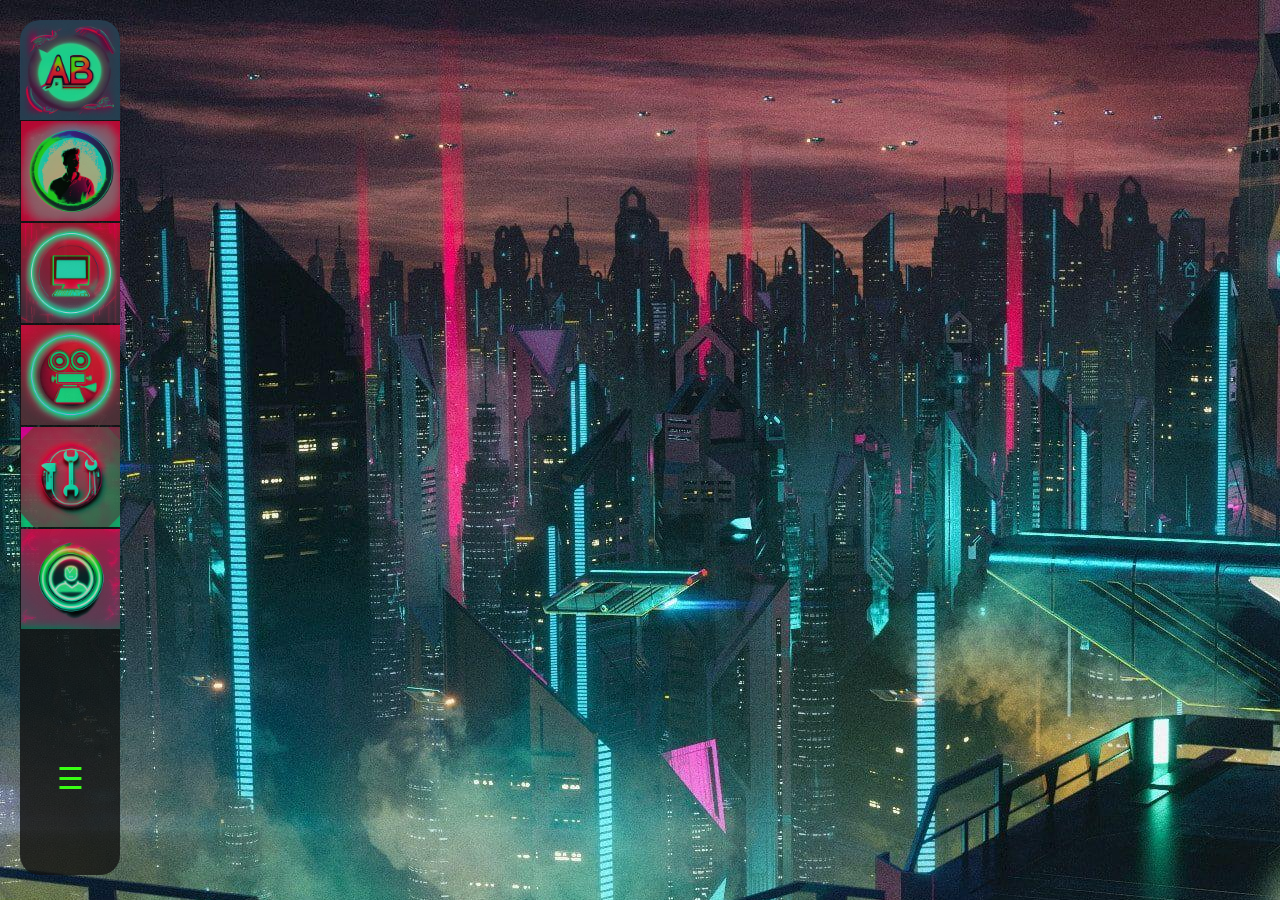
==== index.html @ bd3c896e "Nav changes" ====
<!DOCTYPE html>
<html>
<head>
<meta name="viewport" content="width=device-width, initial-scale=1">
<link rel="stylesheet" href="css/style.css">
<script type="text/javascript" src="js/scripts.js"></script>
</head>
<body>

<!-- Sidenav Starts Here -->
<div id="mySidenav" class="sidenav">

	<!-- Sidenav Logo -->
	<div id="header-box">
  		<img src="images/logo-2.jpg" id="header-logo" alt="Header Logo">
  	</div>
	
	<!-- Sidenav Links -->
  	<div id="navigation-links">
		<div class="button-container">
			<a href="#"><img src="images/about-logo.jpg" id="nav-image" alt="About Logo">
				<div class="overlay">
					<div class="text">ABOUT</div>
				</div>
			</a>
		</div>
		<div class="button-container">
			<a href="#"><img src="images/webdesign-icon.jpg" id="nav-image" alt="webdesign Logo">
				<div class="overlay">
					<div class="text">WEB DESIGN</div>
				</div>
			</a>
		</div>
		<div class="button-container">
			<a href="#"><img src="images/videography-icon.jpg" id="nav-image" alt="videography Logo">
				<div class="overlay">
					<div class="text">VIDEOGRAPHY</div>
				</div>
			</a>
		</div>
		<div class="button-container">
			<a href="#"><img src="images/carpentry-icon.jpg" id="nav-image" alt="carpentry Logo">
				<div class="overlay">
					<div class="text">CARPENTRY</div>
				</div>
			</a>
		</div>
		<div class="button-container">
			<a href="#"><img src="images/contacts-icon.jpg" id="nav-image" alt="Contacts Logo">
				<div class="overlay">
					<div class="text">CONTACT ME</div>
				</div>	
			</a>
		</div>
	</div>
	
	<!-- Sidenav Open / Close -->
	<div id="bottom-navigation">
  		<span id="openButton" style="font-size:30px;cursor:pointer;color:#39ff14;display:block;" onclick="openNav()">&#9776;</span>
  		<span id="closeButton" style="font-size:30px;cursor:pointer;color:#39ff14;display:none;" onclick="closeNav()">&#9776;</span>
  	</div>
</div>

</body>
</html>
---- css/style.css ----
body {
  font-family: "Lato", sans-serif;
  background-image: url('../images/background.jpg');
  background-repeat: no-repeat;
  width: 100%;
}
#header-logo {
  width: 100%;
  opacity: .8;
   display: block;
	height: auto;
}

#navigation-links {
	height: 75%;
	width: 100%;
}

#bottom-navigation {
	text-align: center;
	height: 10%;
}



.sidenav {
  height: 95%;
  width: 100px;
  position: fixed;
  z-index: 1;
  top: 0;
  left: 0;
  background-color: rgba(17, 17, 17, .8);
  overflow: hidden;
  transition: 0.5s;
  margin: 20px;
  border-radius: 20px;
}

.sidenav a {
  text-decoration: none;
  font-size: 14px;
  color: white;
  display: block;
  transition: 0.3s;
}

.sidenav a:hover {
  color: #80eb09;
}

.sidenav .closebtn {
  position: absolute;
  top: 0;
  right: 25px;
  font-size: 36px;
  margin-left: 50px;
}

/** Image Overlay **/

.button-container {
  position: relative;
  width: 100%;
  padding: 1px;
}

#nav-image {
  display: block;
  width: 100%;
  height: auto;
  opacity: .8;
}

.overlay {
  position: absolute;
  top: 0;
  bottom: 0;
  left: 0;
  right: 0;
  height: 100%;
  width: 100%;
  opacity: 0;
  transition: .5s ease;
  background-color: rgba(17, 17, 17, 1);
}

.button-container:hover .overlay {
  opacity: .8;
}

.text {
  color: white;
  font-size: 20px;
  position: absolute;
  top: 50%;
  left: 50%;
  -webkit-transform: translate(-50%, -50%);
  -ms-transform: translate(-50%, -50%);
  transform: translate(-50%, -50%);
  text-align: center;
}

@media screen and (max-height: 450px) {
  .sidenav {padding-top: 15px;}
  .sidenav a {font-size: 18px;}
}
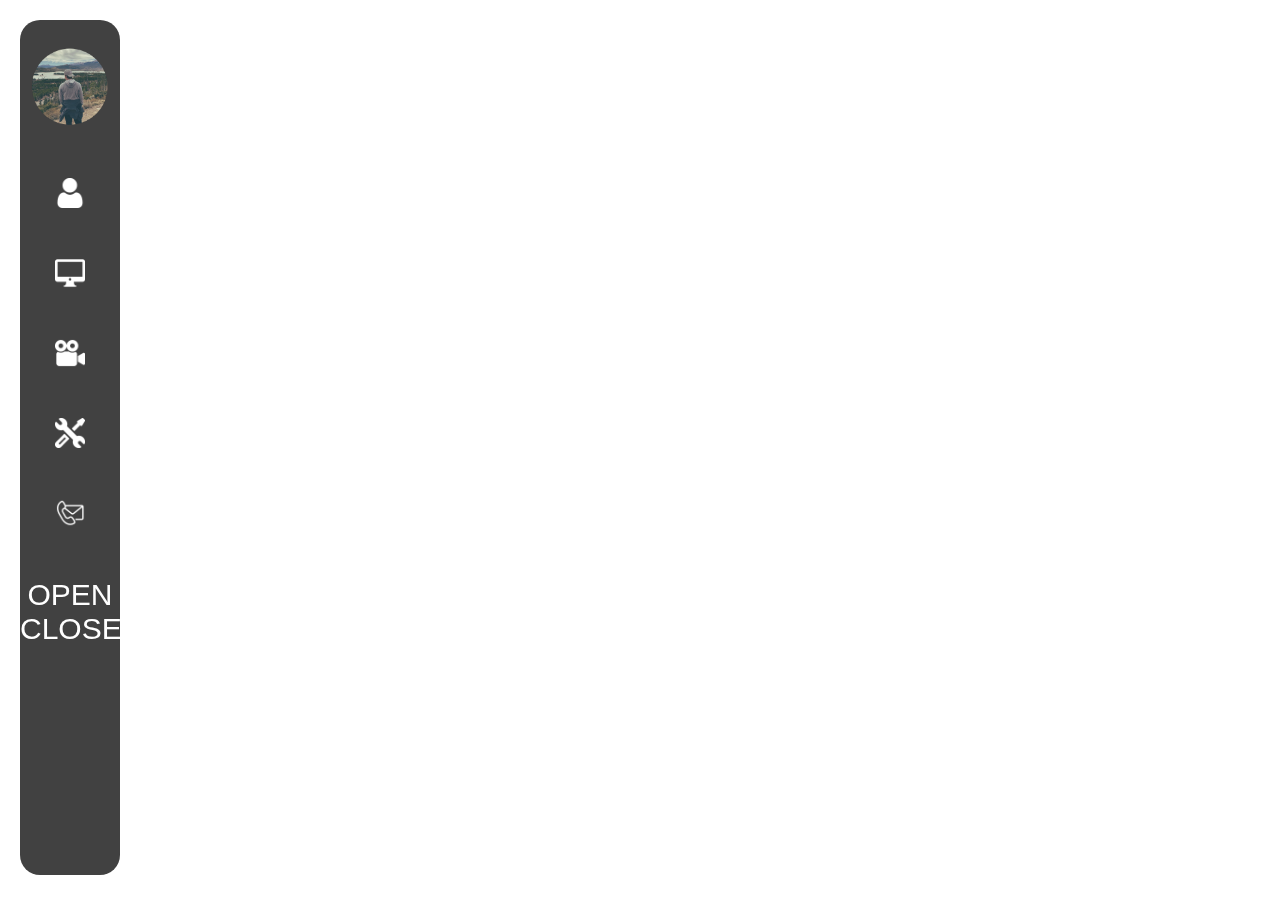
==== commit 9d3779a2: "almost finished the nav" ====
--- a/index.html
+++ b/index.html
@@ -12,41 +12,41 @@
 
 	<!-- Sidenav Logo -->
 	<div id="header-box">
-  		<img src="images/logo-2.jpg" id="header-logo" alt="Header Logo">
+  		<img src="images/image_logo.png" id="header-logo" alt="Header Logo">
   	</div>
 	
 	<!-- Sidenav Links -->
   	<div id="navigation-links">
 		<div class="button-container">
-			<a href="#"><img src="images/about-logo.jpg" id="nav-image" alt="About Logo">
+			<a href="#"><img src="images/about-logo.png" class="nav-image" alt="About Logo">
 				<div class="overlay">
-					<div class="text">ABOUT</div>
+					<div class="text">ABOUT ME</div>
 				</div>
 			</a>
 		</div>
 		<div class="button-container">
-			<a href="#"><img src="images/webdesign-icon.jpg" id="nav-image" alt="webdesign Logo">
+			<a href="#"><img src="images/computer-logo.png" class="nav-image" alt="webdesign Logo">
 				<div class="overlay">
 					<div class="text">WEB DESIGN</div>
 				</div>
 			</a>
 		</div>
 		<div class="button-container">
-			<a href="#"><img src="images/videography-icon.jpg" id="nav-image" alt="videography Logo">
+			<a href="#"><img src="images/camera-logo.png" class="nav-image" alt="videography Logo">
 				<div class="overlay">
-					<div class="text">VIDEOGRAPHY</div>
+					<div class="text">FREESOL FILMS</div>
 				</div>
 			</a>
 		</div>
 		<div class="button-container">
-			<a href="#"><img src="images/carpentry-icon.jpg" id="nav-image" alt="carpentry Logo">
+			<a href="#"><img src="images/tools-logo.png" class="nav-image" alt="carpentry Logo">
 				<div class="overlay">
-					<div class="text">CARPENTRY</div>
+					<div class="text">BERQUAM FAMILY CARPENTRY</div>
 				</div>
 			</a>
 		</div>
 		<div class="button-container">
-			<a href="#"><img src="images/contacts-icon.jpg" id="nav-image" alt="Contacts Logo">
+			<a href="#"><img src="images/contact-logo.png" class="nav-image" alt="Contacts Logo">
 				<div class="overlay">
 					<div class="text">CONTACT ME</div>
 				</div>	
@@ -56,8 +56,8 @@
 	
 	<!-- Sidenav Open / Close -->
 	<div id="bottom-navigation">
-  		<span id="openButton" style="font-size:30px;cursor:pointer;color:#39ff14;display:block;" onclick="openNav()">&#9776;</span>
-  		<span id="closeButton" style="font-size:30px;cursor:pointer;color:#39ff14;display:none;" onclick="closeNav()">&#9776;</span>
+  		<span id="openButton" style="font-size:30px;cursor:pointer;color:white;display:block;" onclick="openNav();">OPEN</span>
+  		<span id="closeButton" style="font-size:30px;cursor:pointer;color:white;display:block;" onclick="closeNav();">CLOSE</span>
   	</div>
 </div>
 
--- a/css/style.css
+++ b/css/style.css
@@ -5,20 +5,20 @@
   width: 100%;
 }
 #header-logo {
-  width: 100%;
-  opacity: .8;
-   display: block;
-	height: auto;
+	display: block;
+	margin-left: auto;
+	margin-right: auto;
+	width: 80%;
+	padding: 25px 0px;
 }
 
 #navigation-links {
-	height: 75%;
 	width: 100%;
 }
 
 #bottom-navigation {
 	text-align: center;
-	height: 10%;
+	padding-top: 25px;
 }
 
 
@@ -62,14 +62,15 @@
 .button-container {
   position: relative;
   width: 100%;
-  padding: 1px;
+  padding-top: 25px;
+  padding-bottom: 25px;
 }
 
-#nav-image {
+.nav-image {
   display: block;
-  width: 100%;
-  height: auto;
-  opacity: .8;
+  margin-left: auto;
+  margin-right: auto;
+  width: 30%;
 }
 
 .overlay {
@@ -91,7 +92,9 @@
 
 .text {
   color: white;
-  font-size: 20px;
+  font-size: 16px;
+  font-family: "Lucida Console", "Courier New", monospace;
+  font-weight: bold;
   position: absolute;
   top: 50%;
   left: 50%;
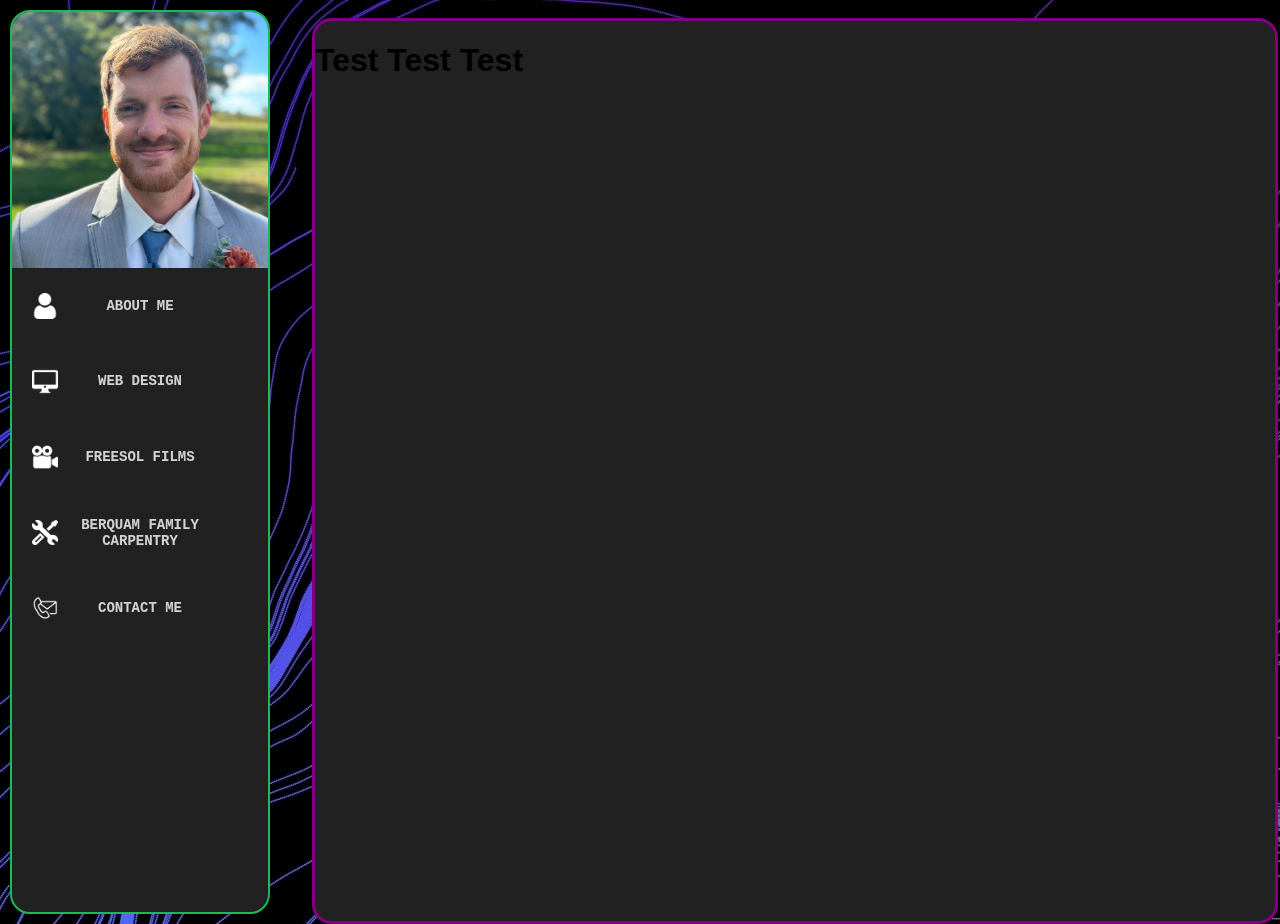
==== commit f10ca912: "css changes" ====
--- a/index.html
+++ b/index.html
@@ -54,12 +54,11 @@
 		</div>
 	</div>
 	
-	<!-- Sidenav Open / Close -->
-	<div id="bottom-navigation">
-  		<span id="openButton" style="font-size:30px;cursor:pointer;color:white;display:block;" onclick="openNav();">OPEN</span>
-  		<span id="closeButton" style="font-size:30px;cursor:pointer;color:white;display:block;" onclick="closeNav();">CLOSE</span>
-  	</div>
 </div>
 
+<!-- Main Content Starts Here -->
+<div id="mainContent" class="mainContent">
+	<h1>Test Test Test</h1>
+</div>
 </body>
 </html> --- a/css/style.css
+++ b/css/style.css
@@ -1,61 +1,53 @@
+html {
+	height: 100%;
+}
+
 body {
   font-family: "Lato", sans-serif;
-  background-image: url('../images/background.jpg');
-  background-repeat: no-repeat;
+  background-image: url('../images/background-image.jpg');
   width: 100%;
+  height: 100%;
 }
 #header-logo {
 	display: block;
 	margin-left: auto;
 	margin-right: auto;
-	width: 80%;
-	padding: 25px 0px;
+	width: 100%;
 }
 
 #navigation-links {
 	width: 100%;
-}
-
-#bottom-navigation {
-	text-align: center;
-	padding-top: 25px;
+	height: 60%;
 }
 
 
+.mainContent {
+	height: 100%;
+	width: 75%;
+	background-color: rgba(33, 33, 33, 1);
+	transition: 0.5s;
+	border-radius: 20px;
+	float: right;
+	margin: 10px;
+    border-style: solid;
+    border-color: purple;
+}
 
 .sidenav {
-  height: 95%;
-  width: 100px;
+  height: 100%;
+  width: 20%;
   position: fixed;
   z-index: 1;
   top: 0;
   left: 0;
-  background-color: rgba(17, 17, 17, .8);
+  background-color: rgba(33, 33, 33, 1);
   overflow: hidden;
   transition: 0.5s;
-  margin: 20px;
+  margin: 10px;
   border-radius: 20px;
+  border: solid 2px #1DB954;
 }
 
-.sidenav a {
-  text-decoration: none;
-  font-size: 14px;
-  color: white;
-  display: block;
-  transition: 0.3s;
-}
-
-.sidenav a:hover {
-  color: #80eb09;
-}
-
-.sidenav .closebtn {
-  position: absolute;
-  top: 0;
-  right: 25px;
-  font-size: 36px;
-  margin-left: 50px;
-}
 
 /** Image Overlay **/
 
@@ -68,9 +60,9 @@
 
 .nav-image {
   display: block;
-  margin-left: auto;
+  margin-left: 20px;
   margin-right: auto;
-  width: 30%;
+  width: 10%;
 }
 
 .overlay {
@@ -81,18 +73,18 @@
   right: 0;
   height: 100%;
   width: 100%;
-  opacity: 0;
+  opacity: .8;
   transition: .5s ease;
-  background-color: rgba(17, 17, 17, 1);
 }
 
 .button-container:hover .overlay {
-  opacity: .8;
+  background-color: #535353;
+  opacity: .4;
 }
 
 .text {
   color: white;
-  font-size: 16px;
+  font-size: 14px;
   font-family: "Lucida Console", "Courier New", monospace;
   font-weight: bold;
   position: absolute;
@@ -105,6 +97,5 @@
 }
 
 @media screen and (max-height: 450px) {
-  .sidenav {padding-top: 15px;}
-  .sidenav a {font-size: 18px;}
+  
 }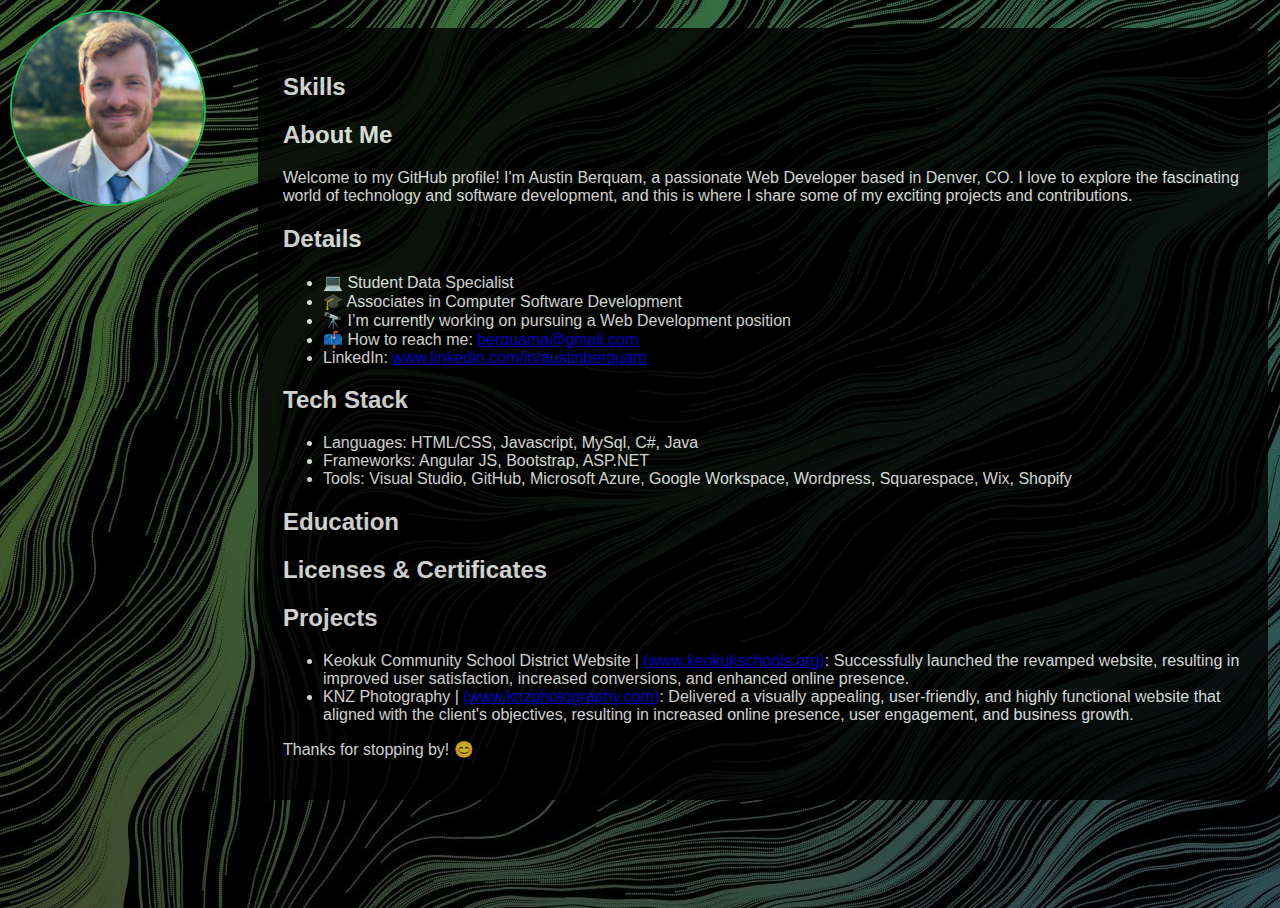
==== commit 6ef88975: "more changes" ====
--- a/index.html
+++ b/index.html
@@ -6,7 +6,7 @@
 <script type="text/javascript" src="js/scripts.js"></script>
 </head>
 <body>
-
+<div id="background-overlay">
 <!-- Sidenav Starts Here -->
 <div id="mySidenav" class="sidenav">
 
@@ -15,50 +15,43 @@
   		<img src="images/image_logo.png" id="header-logo" alt="Header Logo">
   	</div>
 	
-	<!-- Sidenav Links -->
-  	<div id="navigation-links">
-		<div class="button-container">
-			<a href="#"><img src="images/about-logo.png" class="nav-image" alt="About Logo">
-				<div class="overlay">
-					<div class="text">ABOUT ME</div>
-				</div>
-			</a>
-		</div>
-		<div class="button-container">
-			<a href="#"><img src="images/computer-logo.png" class="nav-image" alt="webdesign Logo">
-				<div class="overlay">
-					<div class="text">WEB DESIGN</div>
-				</div>
-			</a>
-		</div>
-		<div class="button-container">
-			<a href="#"><img src="images/camera-logo.png" class="nav-image" alt="videography Logo">
-				<div class="overlay">
-					<div class="text">FREESOL FILMS</div>
-				</div>
-			</a>
-		</div>
-		<div class="button-container">
-			<a href="#"><img src="images/tools-logo.png" class="nav-image" alt="carpentry Logo">
-				<div class="overlay">
-					<div class="text">BERQUAM FAMILY CARPENTRY</div>
-				</div>
-			</a>
-		</div>
-		<div class="button-container">
-			<a href="#"><img src="images/contact-logo.png" class="nav-image" alt="Contacts Logo">
-				<div class="overlay">
-					<div class="text">CONTACT ME</div>
-				</div>	
-			</a>
-		</div>
-	</div>
 	
 </div>
 
 <!-- Main Content Starts Here -->
-<div id="mainContent" class="mainContent">
-	<h1>Test Test Test</h1>
+<div class="main-container">
+		<h2>Skills</h2>
+        <h2>About Me</h2>
+        <p>Welcome to my GitHub profile! I'm Austin Berquam, a passionate Web Developer based in Denver, CO. I love to explore the fascinating world of technology and software development, and this is where I share some of my exciting projects and contributions.</p>
+
+        <h2>Details</h2>
+        <ul>
+            <li>💻 Student Data Specialist</li>
+            <li>🎓 Associates in Computer Software Development</li>
+            <li>🔭 I’m currently working on pursuing a Web Development position</li>
+            <li>📫 How to reach me: <a href="mailto:berquama@gmail.com">berquama@gmail.com</a></li>
+            <li>LinkedIn: <a href="https://www.linkedin.com/in/austinberquam">www.linkedin.com/in/austinberquam</a></li>
+        </ul>
+
+        <h2>Tech Stack</h2>
+        <ul>
+            <li>Languages: HTML/CSS, Javascript, MySql, C#, Java</li>
+            <li>Frameworks: Angular JS, Bootstrap, ASP.NET</li>
+            <li>Tools: Visual Studio, GitHub, Microsoft Azure, Google Workspace, Wordpress, Squarespace, Wix, Shopify</li>
+        </ul>
+
+        
+		
+		<h2>Education</h2>
+		<h2>Licenses & Certificates</h2>
+		<h2>Projects</h2>
+        <ul>
+            <li>Keokuk Community School District Website | <a href="https://www.keokukschools.org">(www.keokukschools.org)</a>: Successfully launched the revamped website, resulting in improved user satisfaction, increased conversions, and enhanced online presence.</li>
+            <li>KNZ Photography | <a href="https://www.knzphotography.com">(www.knzphotography.com)</a>: Delivered a visually appealing, user-friendly, and highly functional website that aligned with the client's objectives, resulting in increased online presence, user engagement, and business growth.</li>
+        </ul>
+		
+        <p>Thanks for stopping by! 😊</p>
+    </div>
 </div>
 </body>
 </html> --- a/css/style.css
+++ b/css/style.css
@@ -1,10 +1,11 @@
 html {
+	background-image: url('../images/background-image.jpg');
+	width: 100%;
 	height: 100%;
 }
 
 body {
   font-family: "Lato", sans-serif;
-  background-image: url('../images/background-image.jpg');
   width: 100%;
   height: 100%;
 }
@@ -13,38 +14,30 @@
 	margin-left: auto;
 	margin-right: auto;
 	width: 100%;
+	opacity: 1;
 }
 
-#navigation-links {
-	width: 100%;
-	height: 60%;
-}
-
-
-.mainContent {
-	height: 100%;
-	width: 75%;
-	background-color: rgba(33, 33, 33, 1);
-	transition: 0.5s;
+.main-container {
+	max-width: 75%;
+	float: right;
+    margin: 20px;
+	background-color: black;
+	opacity: .8;
 	border-radius: 20px;
-	float: right;
-	margin: 10px;
-    border-style: solid;
-    border-color: purple;
+	padding: 25px;
+	color: white;
 }
 
 .sidenav {
-  height: 100%;
-  width: 20%;
+  width: 15%;
   position: fixed;
   z-index: 1;
   top: 0;
   left: 0;
-  background-color: rgba(33, 33, 33, 1);
   overflow: hidden;
   transition: 0.5s;
   margin: 10px;
-  border-radius: 20px;
+  border-radius: 50%;
   border: solid 2px #1DB954;
 }
 
@@ -77,10 +70,6 @@
   transition: .5s ease;
 }
 
-.button-container:hover .overlay {
-  background-color: #535353;
-  opacity: .4;
-}
 
 .text {
   color: white;
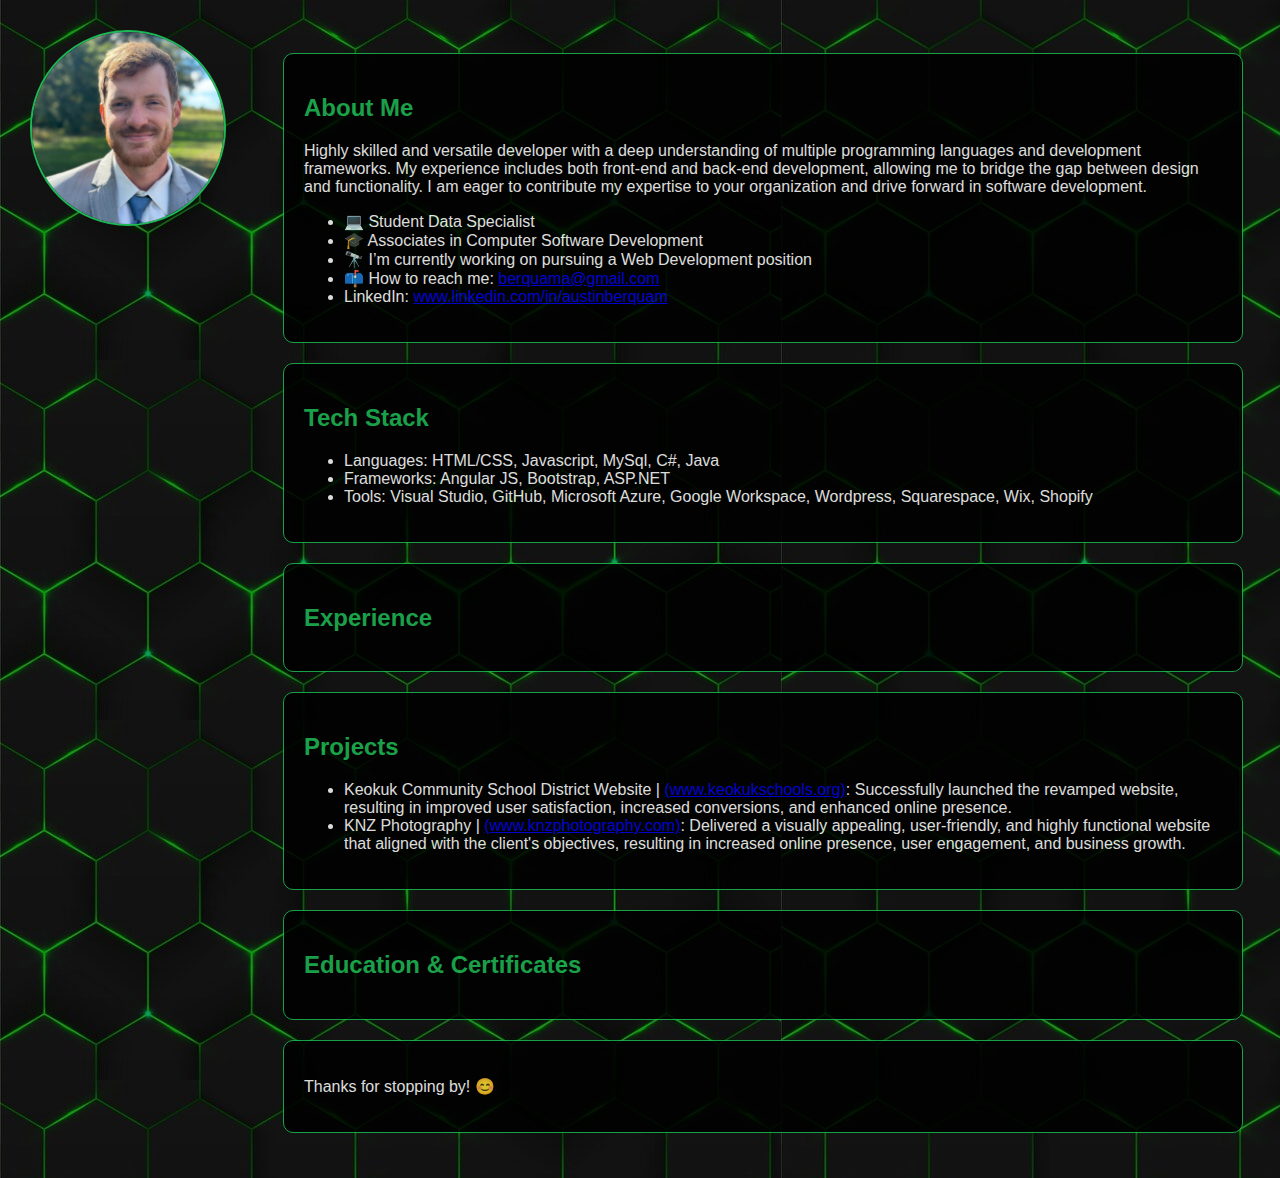
==== commit a937a06f: "clean changes" ====
--- a/index.html
+++ b/index.html
@@ -6,52 +6,53 @@
 <script type="text/javascript" src="js/scripts.js"></script>
 </head>
 <body>
-<div id="background-overlay">
 <!-- Sidenav Starts Here -->
-<div id="mySidenav" class="sidenav">
-
+	<div id="mySidenav" class="sidenav">
 	<!-- Sidenav Logo -->
-	<div id="header-box">
-  		<img src="images/image_logo.png" id="header-logo" alt="Header Logo">
-  	</div>
-	
-	
-</div>
-
+		<div id="header-box">
+			<img src="images/image_logo.png" id="header-logo" alt="Header Logo">
+		</div>
+	</div>
 <!-- Main Content Starts Here -->
-<div class="main-container">
-		<h2>Skills</h2>
-        <h2>About Me</h2>
-        <p>Welcome to my GitHub profile! I'm Austin Berquam, a passionate Web Developer based in Denver, CO. I love to explore the fascinating world of technology and software development, and this is where I share some of my exciting projects and contributions.</p>
-
-        <h2>Details</h2>
-        <ul>
-            <li>💻 Student Data Specialist</li>
-            <li>🎓 Associates in Computer Software Development</li>
-            <li>🔭 I’m currently working on pursuing a Web Development position</li>
-            <li>📫 How to reach me: <a href="mailto:berquama@gmail.com">berquama@gmail.com</a></li>
-            <li>LinkedIn: <a href="https://www.linkedin.com/in/austinberquam">www.linkedin.com/in/austinberquam</a></li>
-        </ul>
-
-        <h2>Tech Stack</h2>
-        <ul>
-            <li>Languages: HTML/CSS, Javascript, MySql, C#, Java</li>
-            <li>Frameworks: Angular JS, Bootstrap, ASP.NET</li>
-            <li>Tools: Visual Studio, GitHub, Microsoft Azure, Google Workspace, Wordpress, Squarespace, Wix, Shopify</li>
-        </ul>
-
-        
-		
-		<h2>Education</h2>
-		<h2>Licenses & Certificates</h2>
-		<h2>Projects</h2>
-        <ul>
-            <li>Keokuk Community School District Website | <a href="https://www.keokukschools.org">(www.keokukschools.org)</a>: Successfully launched the revamped website, resulting in improved user satisfaction, increased conversions, and enhanced online presence.</li>
-            <li>KNZ Photography | <a href="https://www.knzphotography.com">(www.knzphotography.com)</a>: Delivered a visually appealing, user-friendly, and highly functional website that aligned with the client's objectives, resulting in increased online presence, user engagement, and business growth.</li>
-        </ul>
-		
-        <p>Thanks for stopping by! 😊</p>
-    </div>
-</div>
+	<div class="main-container">
+        <div class="section">
+            <h2>About Me</h2>
+            <p>Highly skilled and versatile developer with a deep understanding of multiple programming languages and development frameworks. 
+			My experience includes both front-end and back-end development, allowing me to bridge the gap between design and functionality. 
+			I am eager to contribute my expertise to your organization and drive forward in software development.</p>
+			<ul>
+                <li>💻 Student Data Specialist</li>
+                <li>🎓 Associates in Computer Software Development</li>
+                <li>🔭 I’m currently working on pursuing a Web Development position</li>
+                <li>📫 How to reach me: <a href="mailto:berquama@gmail.com">berquama@gmail.com</a></li>
+                <li>LinkedIn: <a href="https://www.linkedin.com/in/austinberquam">www.linkedin.com/in/austinberquam</a></li>
+            </ul>
+        </div>
+		<div class="section">
+            <h2>Tech Stack</h2>
+			<ul>
+                <li>Languages: HTML/CSS, Javascript, MySql, C#, Java</li>
+                <li>Frameworks: Angular JS, Bootstrap, ASP.NET</li>
+                <li>Tools: Visual Studio, GitHub, Microsoft Azure, Google Workspace, Wordpress, Squarespace, Wix, Shopify</li>
+            </ul>
+        </div>
+        <div class="section">
+            <h2>Experience</h2>
+            
+        </div>
+        <div class="section">
+            <h2>Projects</h2>
+            <ul>
+                <li>Keokuk Community School District Website | <a href="https://www.keokukschools.org">(www.keokukschools.org)</a>: Successfully launched the revamped website, resulting in improved user satisfaction, increased conversions, and enhanced online presence.</li>
+                <li>KNZ Photography | <a href="https://www.knzphotography.com">(www.knzphotography.com)</a>: Delivered a visually appealing, user-friendly, and highly functional website that aligned with the client's objectives, resulting in increased online presence, user engagement, and business growth.</li>
+            </ul>
+        </div>
+        <div class="section">
+            <h2>Education & Certificates</h2>
+        </div>
+        <div class="section">
+            <p>Thanks for stopping by! 😊</p>
+        </div>
+	</div>
 </body>
 </html> --- a/css/style.css
+++ b/css/style.css
@@ -1,5 +1,5 @@
 html {
-	background-image: url('../images/background-image.jpg');
+	background-image: url('../images/background-image.png');
 	width: 100%;
 	height: 100%;
 }
@@ -9,6 +9,7 @@
   width: 100%;
   height: 100%;
 }
+
 #header-logo {
 	display: block;
 	margin-left: auto;
@@ -21,11 +22,18 @@
 	max-width: 75%;
 	float: right;
     margin: 20px;
-	background-color: black;
-	opacity: .8;
 	border-radius: 20px;
 	padding: 25px;
 	color: white;
+}
+
+.section {
+    border: 1px solid #1DB954;
+    border-radius: 10px;
+    padding: 20px;
+    margin-bottom: 20px;
+	background-color: black;
+	opacity: .85;
 }
 
 .sidenav {
@@ -36,55 +44,23 @@
   left: 0;
   overflow: hidden;
   transition: 0.5s;
-  margin: 10px;
+  margin: 30px;
   border-radius: 50%;
   border: solid 2px #1DB954;
 }
 
-
-/** Image Overlay **/
-
-.button-container {
-  position: relative;
-  width: 100%;
-  padding-top: 25px;
-  padding-bottom: 25px;
-}
-
-.nav-image {
-  display: block;
-  margin-left: 20px;
-  margin-right: auto;
-  width: 10%;
-}
-
-.overlay {
-  position: absolute;
-  top: 0;
-  bottom: 0;
-  left: 0;
-  right: 0;
-  height: 100%;
-  width: 100%;
-  opacity: .8;
-  transition: .5s ease;
+h2 {
+	color: #1DB954;
 }
 
 
-.text {
-  color: white;
-  font-size: 14px;
-  font-family: "Lucida Console", "Courier New", monospace;
-  font-weight: bold;
-  position: absolute;
-  top: 50%;
-  left: 50%;
-  -webkit-transform: translate(-50%, -50%);
-  -ms-transform: translate(-50%, -50%);
-  transform: translate(-50%, -50%);
-  text-align: center;
-}
-
-@media screen and (max-height: 450px) {
-  
+@media screen and (max-width: 800px) {
+  .sidenav {
+	margin: 10px;
+	background-color: blue;
+	width: 100%;
+	height: 80px;
+  }
+  .main-container {
+	margin-top: 80px;
 }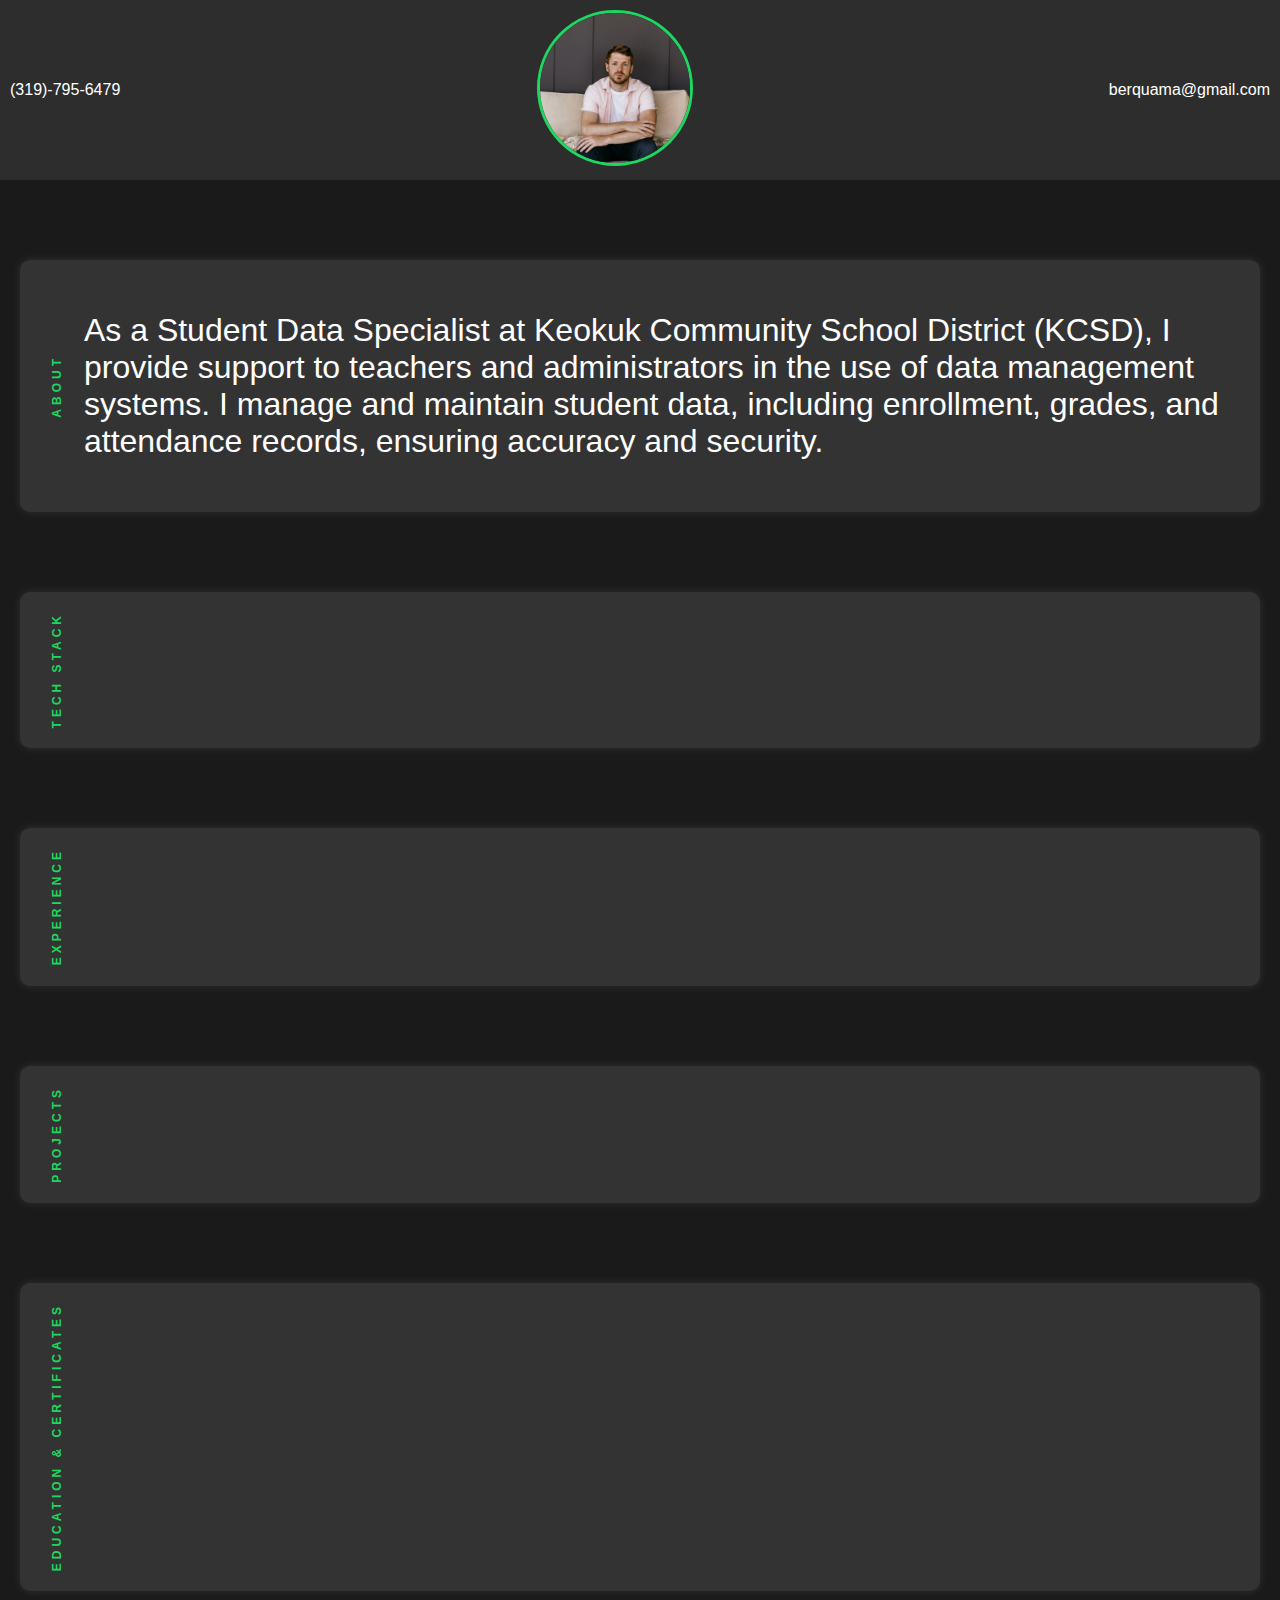
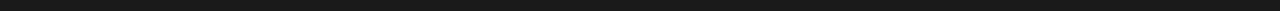
==== commit 8f3bc282: "big changes" ====
--- a/index.html
+++ b/index.html
@@ -1,58 +1,53 @@
 <!DOCTYPE html>
 <html>
+
 <head>
-<meta name="viewport" content="width=device-width, initial-scale=1">
-<link rel="stylesheet" href="css/style.css">
-<script type="text/javascript" src="js/scripts.js"></script>
+    <link rel="stylesheet" type="text/css" href="css/style.css">
 </head>
+
 <body>
-<!-- Sidenav Starts Here -->
-	<div id="mySidenav" class="sidenav">
-	<!-- Sidenav Logo -->
-		<div id="header-box">
-			<img src="images/image_logo.png" id="header-logo" alt="Header Logo">
-		</div>
+    <nav id="navbar">
+        <div id="contact-info-left">
+            <p>(319)-795-6479</p> <!-- Phone number on the left -->
+        </div>
+        <div id="navbar-content">
+            <img src="images/header-logo.png" alt="Your Image">
+        </div>
+        <div id="contact-info-right">
+            <p>berquama@gmail.com</p> <!-- Email on the right -->
+        </div>
+    </nav>
+   <div class="section" id="about">
+    	<h2>About</h2>
+    	<p>
+    		As a Student Data Specialist at Keokuk Community School District (KCSD), I provide support to teachers and administrators in the use of data management systems. I manage and maintain student data, including enrollment, grades, and attendance records, ensuring accuracy and security.
+    	</p>
 	</div>
-<!-- Main Content Starts Here -->
-	<div class="main-container">
-        <div class="section">
-            <h2>About Me</h2>
-            <p>Highly skilled and versatile developer with a deep understanding of multiple programming languages and development frameworks. 
-			My experience includes both front-end and back-end development, allowing me to bridge the gap between design and functionality. 
-			I am eager to contribute my expertise to your organization and drive forward in software development.</p>
-			<ul>
-                <li>💻 Student Data Specialist</li>
-                <li>🎓 Associates in Computer Software Development</li>
-                <li>🔭 I’m currently working on pursuing a Web Development position</li>
-                <li>📫 How to reach me: <a href="mailto:berquama@gmail.com">berquama@gmail.com</a></li>
-                <li>LinkedIn: <a href="https://www.linkedin.com/in/austinberquam">www.linkedin.com/in/austinberquam</a></li>
-            </ul>
-        </div>
-		<div class="section">
-            <h2>Tech Stack</h2>
-			<ul>
-                <li>Languages: HTML/CSS, Javascript, MySql, C#, Java</li>
-                <li>Frameworks: Angular JS, Bootstrap, ASP.NET</li>
-                <li>Tools: Visual Studio, GitHub, Microsoft Azure, Google Workspace, Wordpress, Squarespace, Wix, Shopify</li>
-            </ul>
-        </div>
-        <div class="section">
-            <h2>Experience</h2>
-            
-        </div>
-        <div class="section">
-            <h2>Projects</h2>
-            <ul>
-                <li>Keokuk Community School District Website | <a href="https://www.keokukschools.org">(www.keokukschools.org)</a>: Successfully launched the revamped website, resulting in improved user satisfaction, increased conversions, and enhanced online presence.</li>
-                <li>KNZ Photography | <a href="https://www.knzphotography.com">(www.knzphotography.com)</a>: Delivered a visually appealing, user-friendly, and highly functional website that aligned with the client's objectives, resulting in increased online presence, user engagement, and business growth.</li>
-            </ul>
-        </div>
-        <div class="section">
-            <h2>Education & Certificates</h2>
-        </div>
-        <div class="section">
-            <p>Thanks for stopping by! 😊</p>
-        </div>
-	</div>
+    <div class="section" id="tech-stack">
+        <h2>Tech Stack</h2>
+        <p>
+            <!-- Tech Stack content goes here -->
+        </p>
+    </div>
+    <div class="section" id="experience">
+        <h2>Experience</h2>
+        <p>
+            <!-- Experience content goes here -->
+        </p>
+    </div>
+    <div class="section" id="projects">
+        <h2>Projects</h2>
+        <p>
+            <!-- Projects content goes here -->
+        </p>
+    </div>
+    <div class="section" id="education-certificates">
+        <h2>Education & Certificates</h2>
+        <p>
+            <!-- Education & Certificates content goes here -->
+        </p>
+    </div>
+    <script src="js/scripts.js"></script>
 </body>
-</html> +
+</html>
--- a/css/style.css
+++ b/css/style.css
@@ -1,66 +1,63 @@
-html {
-	background-image: url('../images/background-image.png');
-	width: 100%;
-	height: 100%;
+body {
+    background-color: #1a1a1a;
+    color: #fff;
+    margin: 0;
+    padding: 0;
+    font-family: Arial, sans-serif;
 }
 
-body {
-  font-family: "Lato", sans-serif;
-  width: 100%;
-  height: 100%;
+#navbar {
+    position: sticky;
+    top: 0;
+    background-color: #2d2d2d;
+    color: #fff;
+    display: flex;
+    justify-content: space-between;
+    align-items: center;
+    min-height: 80px;
+    padding: 10px;
+    z-index: 2;
 }
 
-#header-logo {
-	display: block;
-	margin-left: auto;
-	margin-right: auto;
-	width: 100%;
-	opacity: 1;
+#navbar img {
+    width: 150px;
+    height: 150px;
+    border: 3px solid #1ed760;
+    border-radius: 50%;
 }
 
-.main-container {
-	max-width: 75%;
-	float: right;
-    margin: 20px;
-	border-radius: 20px;
-	padding: 25px;
-	color: white;
+#contact-info-left {
+    margin-right: auto;
+}
+
+#contact-info-right {
+    margin-left: auto;
 }
 
 .section {
-    border: 1px solid #1DB954;
+    display: flex;
+    align-items: center;
+    padding: 20px;
+    margin: 20px;
+    background-color: #333;
     border-radius: 10px;
-    padding: 20px;
-    margin-bottom: 20px;
-	background-color: black;
-	opacity: .85;
+    box-shadow: 0 0 10px rgba(255, 255, 255, 0.1);
+    z-index: 1;
+    font-size: 32px; /* Increase the text size as needed */
+    font-family: 'Your Stylish Font', sans-serif; /* Change 'Your Stylish Font' to your preferred stylish font */
 }
 
-.sidenav {
-  width: 15%;
-  position: fixed;
-  z-index: 1;
-  top: 0;
-  left: 0;
-  overflow: hidden;
-  transition: 0.5s;
-  margin: 30px;
-  border-radius: 50%;
-  border: solid 2px #1DB954;
+.section h2 {
+    writing-mode: vertical-rl;
+    transform: rotate(180deg);
+    margin-right: 20px;
+    color: #1ed760;
+    text-transform: uppercase;
+    letter-spacing: 4px;
+    font-size: 12px;
 }
 
-h2 {
-	color: #1DB954;
+#about, #tech-stack, #experience, #projects, #education-certificates {
+    margin-top: 80px;
+    border: none;
 }
-
-
-@media screen and (max-width: 800px) {
-  .sidenav {
-	margin: 10px;
-	background-color: blue;
-	width: 100%;
-	height: 80px;
-  }
-  .main-container {
-	margin-top: 80px;
-}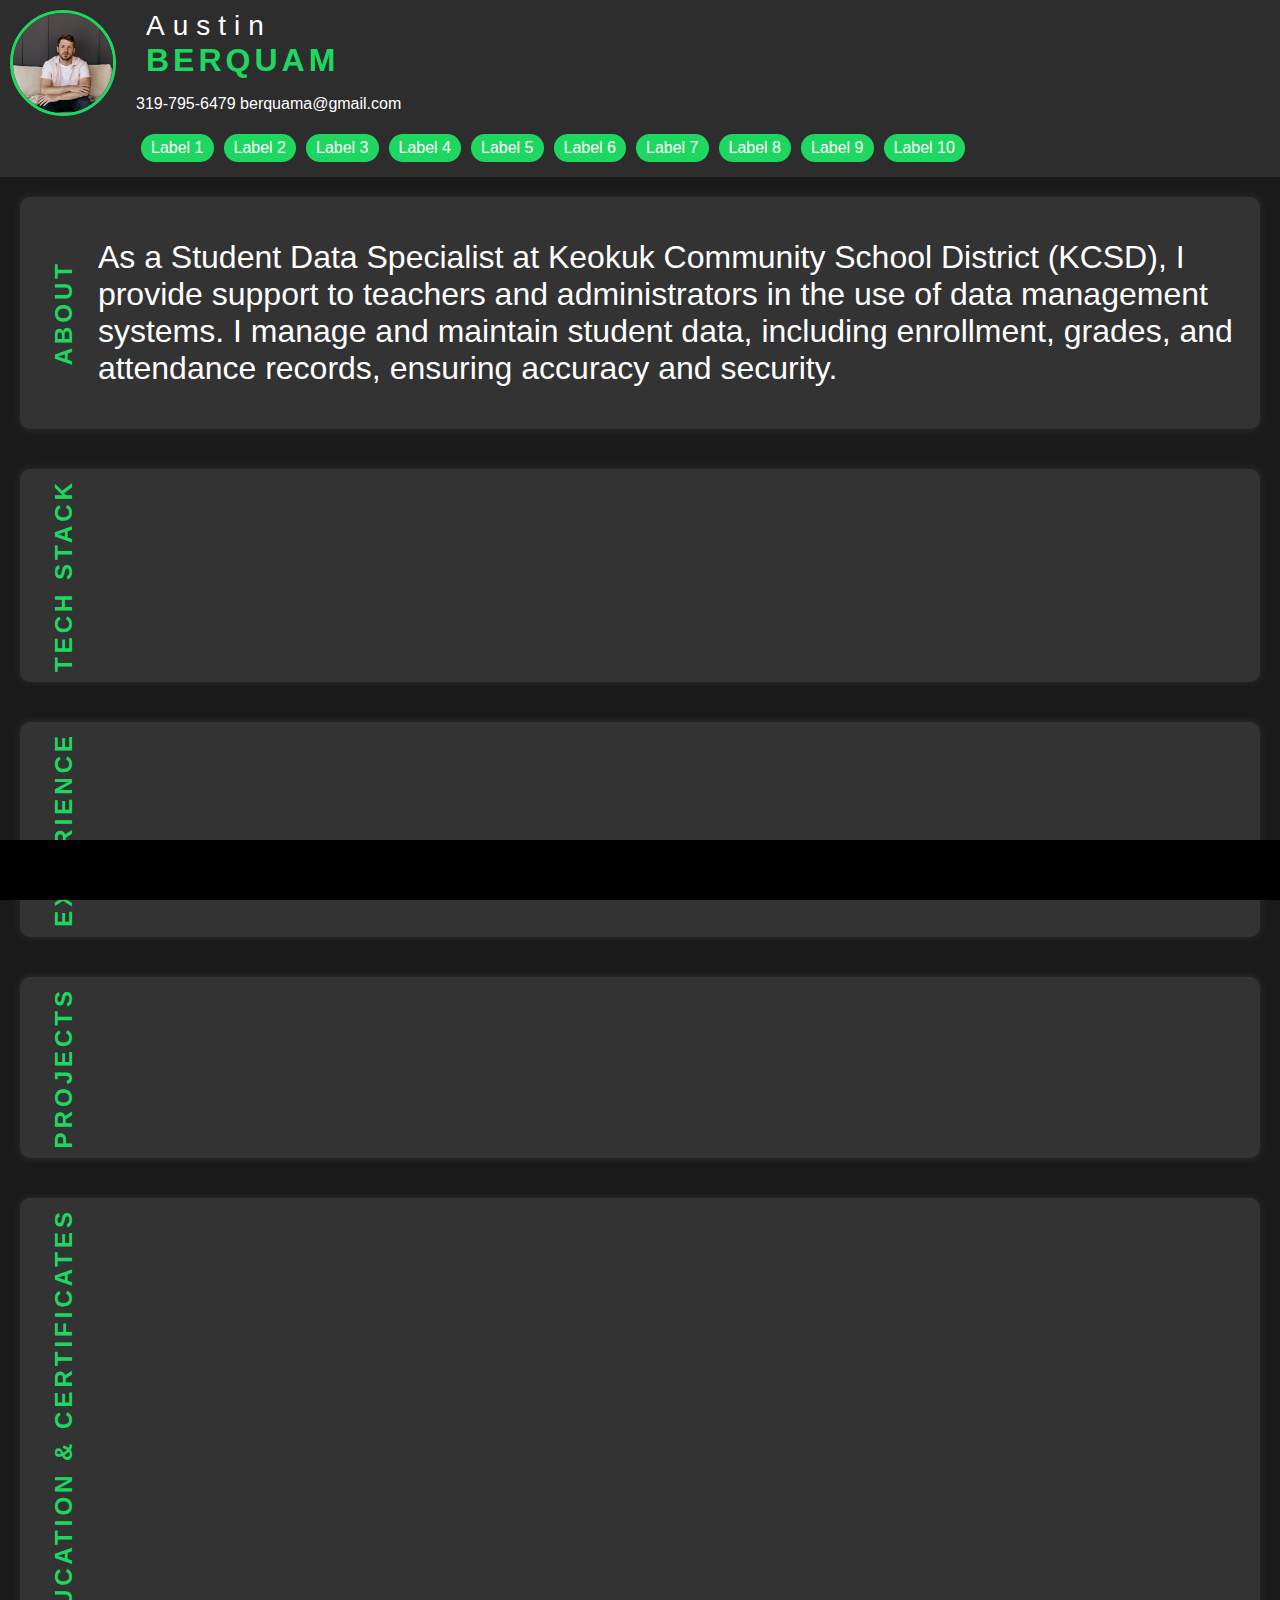
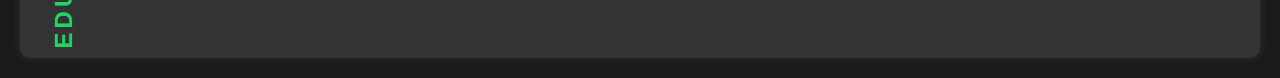
==== commit 7b83e9d1: "nav changes" ====
--- a/index.html
+++ b/index.html
@@ -7,22 +7,33 @@
 
 <body>
     <nav id="navbar">
-        <div id="contact-info-left">
-            <p>(319)-795-6479</p> <!-- Phone number on the left -->
-        </div>
         <div id="navbar-content">
             <img src="images/header-logo.png" alt="Your Image">
         </div>
-        <div id="contact-info-right">
-            <p>berquama@gmail.com</p> <!-- Email on the right -->
+        <div id="contact-info-left">
+            <p id="first_name">Austin</p>
+			<p id="last_name">BERQUAM</p>
+            <p>319-795-6479 berquama@gmail.com</p> 
+			<div class="label-container">
+				<div class="rounded-label">Label 1</div>
+				<div class="rounded-label">Label 2</div>
+				<div class="rounded-label">Label 3</div>
+				<div class="rounded-label">Label 4</div>
+				<div class="rounded-label">Label 5</div>
+				<div class="rounded-label">Label 6</div>
+				<div class="rounded-label">Label 7</div>
+				<div class="rounded-label">Label 8</div>
+				<div class="rounded-label">Label 9</div>
+				<div class="rounded-label">Label 10</div>
+			</div>
         </div>
     </nav>
-   <div class="section" id="about">
-    	<h2>About</h2>
-    	<p>
-    		As a Student Data Specialist at Keokuk Community School District (KCSD), I provide support to teachers and administrators in the use of data management systems. I manage and maintain student data, including enrollment, grades, and attendance records, ensuring accuracy and security.
-    	</p>
-	</div>
+    <div class="section" id="about">
+        <h2>About</h2>
+        <p>
+            As a Student Data Specialist at Keokuk Community School District (KCSD), I provide support to teachers and administrators in the use of data management systems. I manage and maintain student data, including enrollment, grades, and attendance records, ensuring accuracy and security.
+        </p>
+    </div>
     <div class="section" id="tech-stack">
         <h2>Tech Stack</h2>
         <p>
@@ -47,6 +58,9 @@
             <!-- Education & Certificates content goes here -->
         </p>
     </div>
+    <div id="footer">
+        
+    </div>
     <script src="js/scripts.js"></script>
 </body>
 
--- a/css/style.css
+++ b/css/style.css
@@ -1,52 +1,84 @@
+/* Reset some default styles */
 body {
     background-color: #1a1a1a;
     color: #fff;
     margin: 0;
     padding: 0;
     font-family: Arial, sans-serif;
+	display: flex;
+    flex-direction: column;
+    min-height: 100vh;
 }
 
+/* Top Navigation Bar Styles */
 #navbar {
     position: sticky;
     top: 0;
     background-color: #2d2d2d;
     color: #fff;
     display: flex;
-    justify-content: space-between;
-    align-items: center;
     min-height: 80px;
     padding: 10px;
     z-index: 2;
 }
+#contact-info-left {
+	padding-left: 20px;
+}
+
+#first_name {
+	font-size: 28px;
+	letter-spacing: 8px;
+	padding-left: 10px;
+	margin: 0;
+}
+
+#last_name {
+	font-size: 32px;
+	letter-spacing: 4px;
+	color: #1ed760;
+	font-weight: bold;
+	padding-left: 10px;
+	margin: 0;
+}
 
 #navbar img {
-    width: 150px;
-    height: 150px;
+    width: 100px;
+    height: 100px;
     border: 3px solid #1ed760;
     border-radius: 50%;
 }
 
-#contact-info-left {
-    margin-right: auto;
-}
 
-#contact-info-right {
-    margin-left: auto;
-}
-
+/* Section Styles */
 .section {
     display: flex;
     align-items: center;
-    padding: 20px;
+    padding: 10px;
     margin: 20px;
     background-color: #333;
     border-radius: 10px;
     box-shadow: 0 0 10px rgba(255, 255, 255, 0.1);
     z-index: 1;
-    font-size: 32px; /* Increase the text size as needed */
-    font-family: 'Your Stylish Font', sans-serif; /* Change 'Your Stylish Font' to your preferred stylish font */
+    font-size: 32px;
+    font-family: 'Your Stylish Font', sans-serif;
 }
 
+/* Label Styles */
+.label-container {
+    display: flex;
+    flex-wrap: wrap;
+    justify-content: center;
+}
+
+.rounded-label {
+    background-color: #1ed760;
+    color: #fff;
+    border-radius: 20px;
+    padding: 5px 10px;
+    margin: 5px;
+}
+
+/* Section Header Styles */
 .section h2 {
     writing-mode: vertical-rl;
     transform: rotate(180deg);
@@ -54,10 +86,18 @@
     color: #1ed760;
     text-transform: uppercase;
     letter-spacing: 4px;
-    font-size: 12px;
+    font-size: 24px;
 }
 
-#about, #tech-stack, #experience, #projects, #education-certificates {
-    margin-top: 80px;
-    border: none;
+/* Footer Styles */
+#footer {
+	position: fixed;
+	bottom: 0;
+    background-color: #000;
+    padding: 20px;
+    z-index: 3;
+	width: 100%;
+	height: 20px;
 }
+
+
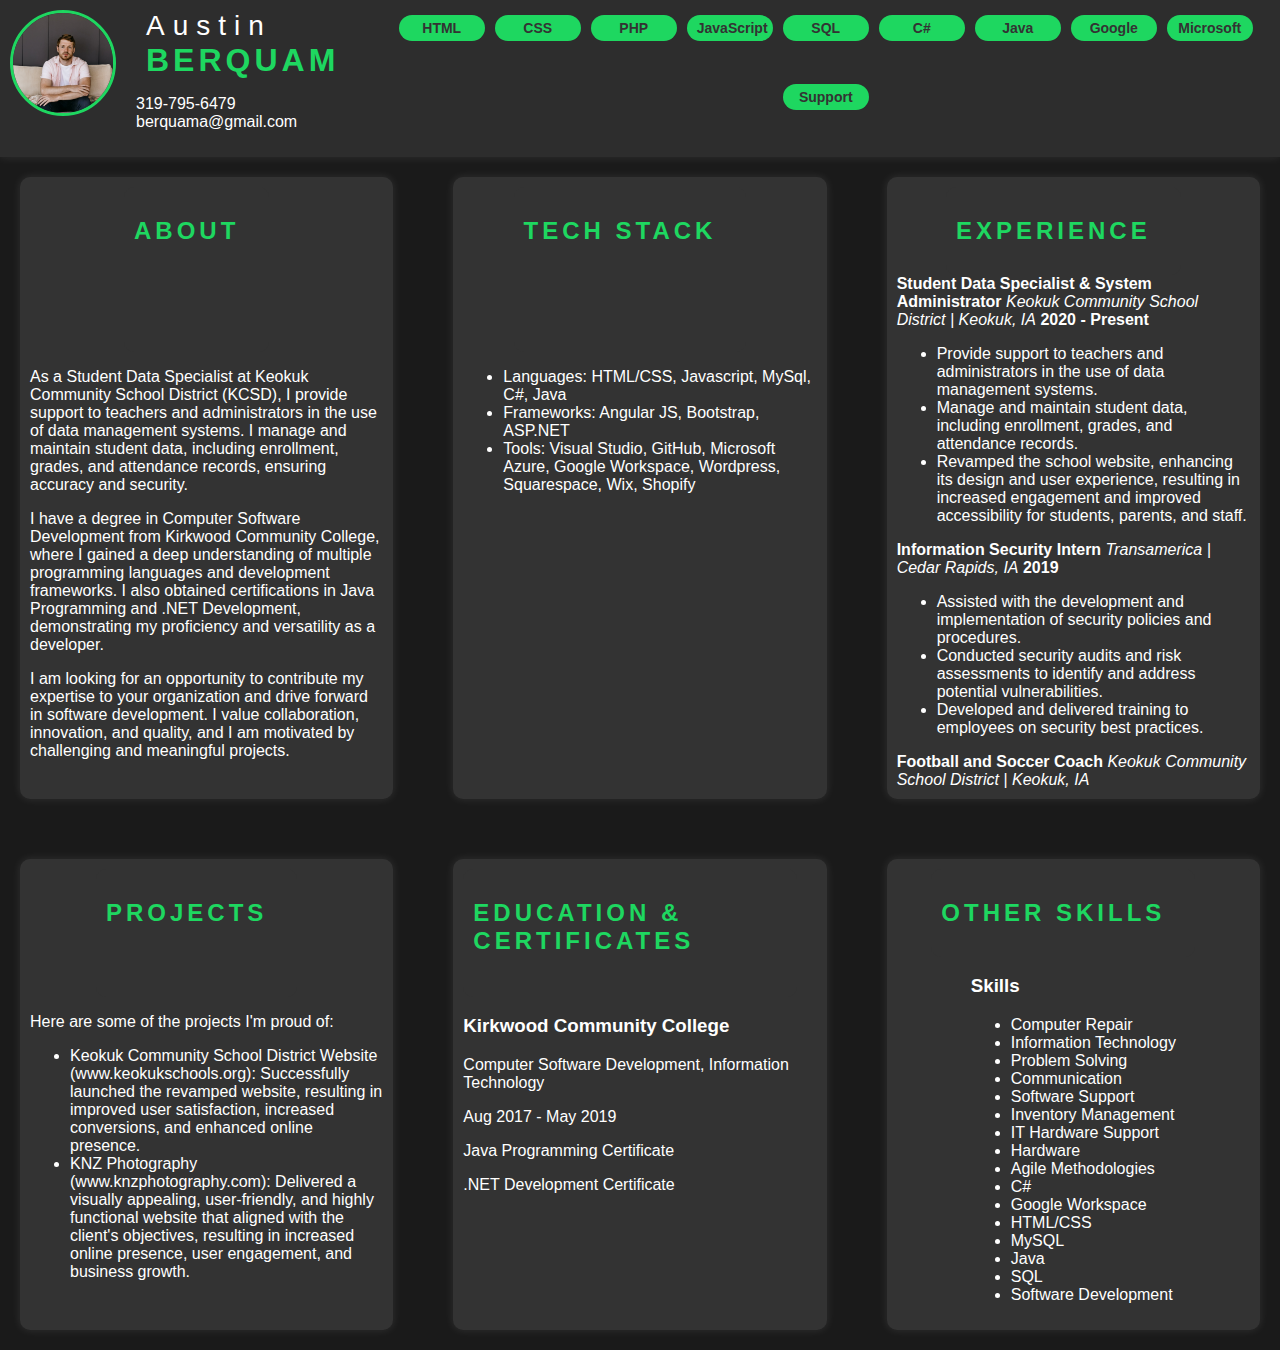
==== commit 7de0ff7d: "Almost done" ====
--- a/index.html
+++ b/index.html
@@ -12,56 +12,131 @@
         </div>
         <div id="contact-info-left">
             <p id="first_name">Austin</p>
-			<p id="last_name">BERQUAM</p>
-            <p>319-795-6479 berquama@gmail.com</p> 
-			<div class="label-container">
-				<div class="rounded-label">Label 1</div>
-				<div class="rounded-label">Label 2</div>
-				<div class="rounded-label">Label 3</div>
-				<div class="rounded-label">Label 4</div>
-				<div class="rounded-label">Label 5</div>
-				<div class="rounded-label">Label 6</div>
-				<div class="rounded-label">Label 7</div>
-				<div class="rounded-label">Label 8</div>
-				<div class="rounded-label">Label 9</div>
-				<div class="rounded-label">Label 10</div>
-			</div>
+            <p id="last_name">BERQUAM</p>
+            <p>319-795-6479 berquama@gmail.com</p>
+        </div>
+        <div class="label-container">
+            <div class="rounded-label">HTML</div>
+            <div class="rounded-label">CSS</div>
+            <div class="rounded-label">PHP</div>
+            <div class="rounded-label">JavaScript</div>
+            <div class="rounded-label">SQL</div>
+            <div class="rounded-label">C#</div>
+            <div class="rounded-label">Java</div>
+            <div class="rounded-label">Google</div>
+            <div class="rounded-label">Microsoft</div>
+            <div class="rounded-label">Support</div>
         </div>
     </nav>
-    <div class="section" id="about">
-        <h2>About</h2>
-        <p>
-            As a Student Data Specialist at Keokuk Community School District (KCSD), I provide support to teachers and administrators in the use of data management systems. I manage and maintain student data, including enrollment, grades, and attendance records, ensuring accuracy and security.
-        </p>
-    </div>
-    <div class="section" id="tech-stack">
-        <h2>Tech Stack</h2>
-        <p>
-            <!-- Tech Stack content goes here -->
-        </p>
-    </div>
-    <div class="section" id="experience">
-        <h2>Experience</h2>
-        <p>
-            <!-- Experience content goes here -->
-        </p>
-    </div>
-    <div class="section" id="projects">
-        <h2>Projects</h2>
-        <p>
-            <!-- Projects content goes here -->
-        </p>
-    </div>
-    <div class="section" id="education-certificates">
-        <h2>Education & Certificates</h2>
-        <p>
-            <!-- Education & Certificates content goes here -->
-        </p>
+    <div class="container">
+        <div class="section" id="about">
+            <div class="section-header">
+                <h2>About</h2>
+            </div>
+            <div class="section-content">
+                <p>As a Student Data Specialist at Keokuk Community School District (KCSD), I provide support to teachers and administrators in the use of data management systems. I manage and maintain student data, including enrollment, grades, and attendance records, ensuring accuracy and security.</p>
+                <p>I have a degree in Computer Software Development from Kirkwood Community College, where I gained a deep understanding of multiple programming languages and development frameworks. I also obtained certifications in Java Programming and .NET Development, demonstrating my proficiency and versatility as a developer.</p>
+                <p>I am looking for an opportunity to contribute my expertise to your organization and drive forward in software development. I value collaboration, innovation, and quality, and I am motivated by challenging and meaningful projects.</p>
+            </div>
+        </div>
+        <div class="section" id="tech-stack">
+            <div class="section-header">
+                <h2>Tech Stack</h2>
+            </div>
+            <div class="section-content">
+                <ul>
+                    <li>Languages: HTML/CSS, Javascript, MySql, C#, Java</li>
+                    <li>Frameworks: Angular JS, Bootstrap, ASP.NET</li>
+                    <li>Tools: Visual Studio, GitHub, Microsoft Azure, Google Workspace, Wordpress, Squarespace, Wix, Shopify</li>
+                </ul>
+            </div>
+        </div>
+        <div class="section" id="experience">
+            <div class="section-header">
+                <h2>Experience</h2>
+            </div>
+            <div class="section-content">
+                <div class="job-item">
+                    <strong>Student Data Specialist & System Administrator</strong>
+                    <em>Keokuk Community School District | Keokuk, IA</em>
+                    <strong>2020 - Present</strong>
+                    <ul>
+                        <li>Provide support to teachers and administrators in the use of data management systems.</li>
+                        <li>Manage and maintain student data, including enrollment, grades, and attendance records.</li>
+                        <li>Revamped the school website, enhancing its design and user experience, resulting in increased engagement and improved accessibility for students, parents, and staff.</li>
+                    </ul>
+                </div>
+                <div class="job-item">
+                    <strong>Information Security Intern</strong>
+                    <em>Transamerica | Cedar Rapids, IA</em>
+                    <strong>2019</strong>
+                    <ul>
+                        <li>Assisted with the development and implementation of security policies and procedures.</li>
+                        <li>Conducted security audits and risk assessments to identify and address potential vulnerabilities.</li>
+                        <li>Developed and delivered training to employees on security best practices.</li>
+                    </ul>
+                </div>
+                <div class="job-item">
+                    <strong>Football and Soccer Coach</strong>
+                    <em>Keokuk Community School District | Keokuk, IA</em>
+                </div>
+            </div>
+        </div>
+        <div class="section" id="projects">
+            <div class="section-header">
+                <h2>Projects</h2>
+            </div>
+            <div class="section-content">
+                <p>Here are some of the projects I'm proud of:</p>
+                <ul>
+                    <li>Keokuk Community School District Website (www.keokukschools.org): Successfully launched the revamped website, resulting in improved user satisfaction, increased conversions, and enhanced online presence.</li>
+                    <li>KNZ Photography (www.knzphotography.com): Delivered a visually appealing, user-friendly, and highly functional website that aligned with the client's objectives, resulting in increased online presence, user engagement, and business growth.</li>
+                </ul>
+            </div>
+        </div>
+        <div class="section" id="education-certificates">
+            <div class="section-header">
+                <h2>Education & Certificates</h2>
+            </div>
+            <div class="section-content">
+                <div class="education-item">
+                    <h3>Kirkwood Community College</h3>
+                    <p>Computer Software Development, Information Technology</p>
+                    <p>Aug 2017 - May 2019</p>
+                    <p>Java Programming Certificate</p>
+                    <p>.NET Development Certificate</p>
+                </div>
+            </div>
+        </div>
+        <div class="section" id="other-information">
+            <div class="section-header">
+                <h2>Other Skills</h2>
+            </div>
+            <div class="section-content">
+                <h3>Skills</h3>
+                <ul>
+                    <li>Computer Repair</li>
+                    <li>Information Technology</li>
+                    <li>Problem Solving</li>
+                    <li>Communication</li>
+                    <li>Software Support</li>
+                    <li>Inventory Management</li>
+                    <li>IT Hardware Support</li>
+                    <li>Hardware</li>
+                    <li>Agile Methodologies</li>
+                    <li>C#</li>
+                    <li>Google Workspace</li>
+                    <li>HTML/CSS</li>
+                    <li>MySQL</li>
+                    <li>Java</li>
+                    <li>SQL</li>
+                    <li>Software Development</li>
+                </ul>
+            </div>
+        </div>
     </div>
     <div id="footer">
-        
     </div>
     <script src="js/scripts.js"></script>
 </body>
-
 </html>
--- a/css/style.css
+++ b/css/style.css
@@ -12,7 +12,6 @@
 
 /* Top Navigation Bar Styles */
 #navbar {
-    position: sticky;
     top: 0;
     background-color: #2d2d2d;
     color: #fff;
@@ -20,6 +19,7 @@
     min-height: 80px;
     padding: 10px;
     z-index: 2;
+    box-shadow: 0 0 10px rgba(255, 255, 255, 0.1);
 }
 #contact-info-left {
 	padding-left: 20px;
@@ -59,8 +59,20 @@
     border-radius: 10px;
     box-shadow: 0 0 10px rgba(255, 255, 255, 0.1);
     z-index: 1;
-    font-size: 32px;
+    font-size: 16px;
     font-family: 'Your Stylish Font', sans-serif;
+	flex-direction: column;
+}
+.section-header {
+    flex: 1;
+    background-color: #333;
+    padding: 10px;
+    border-radius: 10px;
+    margin-right: 20px;
+}
+
+.section-content {
+    flex: 3;
 }
 
 /* Label Styles */
@@ -72,16 +84,18 @@
 
 .rounded-label {
     background-color: #1ed760;
-    color: #fff;
+    color: #333;
     border-radius: 20px;
     padding: 5px 10px;
     margin: 5px;
+	width: 66px;
+	height: 16px;
+	font-size: 14px;
+	font-weight: bold;
+	text-align: center;
 }
-
 /* Section Header Styles */
 .section h2 {
-    writing-mode: vertical-rl;
-    transform: rotate(180deg);
     margin-right: 20px;
     color: #1ed760;
     text-transform: uppercase;
@@ -89,15 +103,29 @@
     font-size: 24px;
 }
 
-/* Footer Styles */
-#footer {
-	position: fixed;
-	bottom: 0;
-    background-color: #000;
-    padding: 20px;
-    z-index: 3;
-	width: 100%;
-	height: 20px;
+
+/* Container for the sections */
+.container {
+    display: grid;
+    grid-template-columns: repeat(3, 1fr); /* 3 columns */
+    grid-gap: 20px; /* Gap between sections */
 }
 
 
+/* Cursor */
+
+
+/* Media query for responsive layout on smaller screens */
+@media (max-width: 767px) {
+    .container {
+        grid-template-columns: 1fr; /* Single column */
+    }
+	.section {
+        flex-direction: column;
+    }
+
+    .label-container {
+        flex-direction: column;
+    }
+}
+
